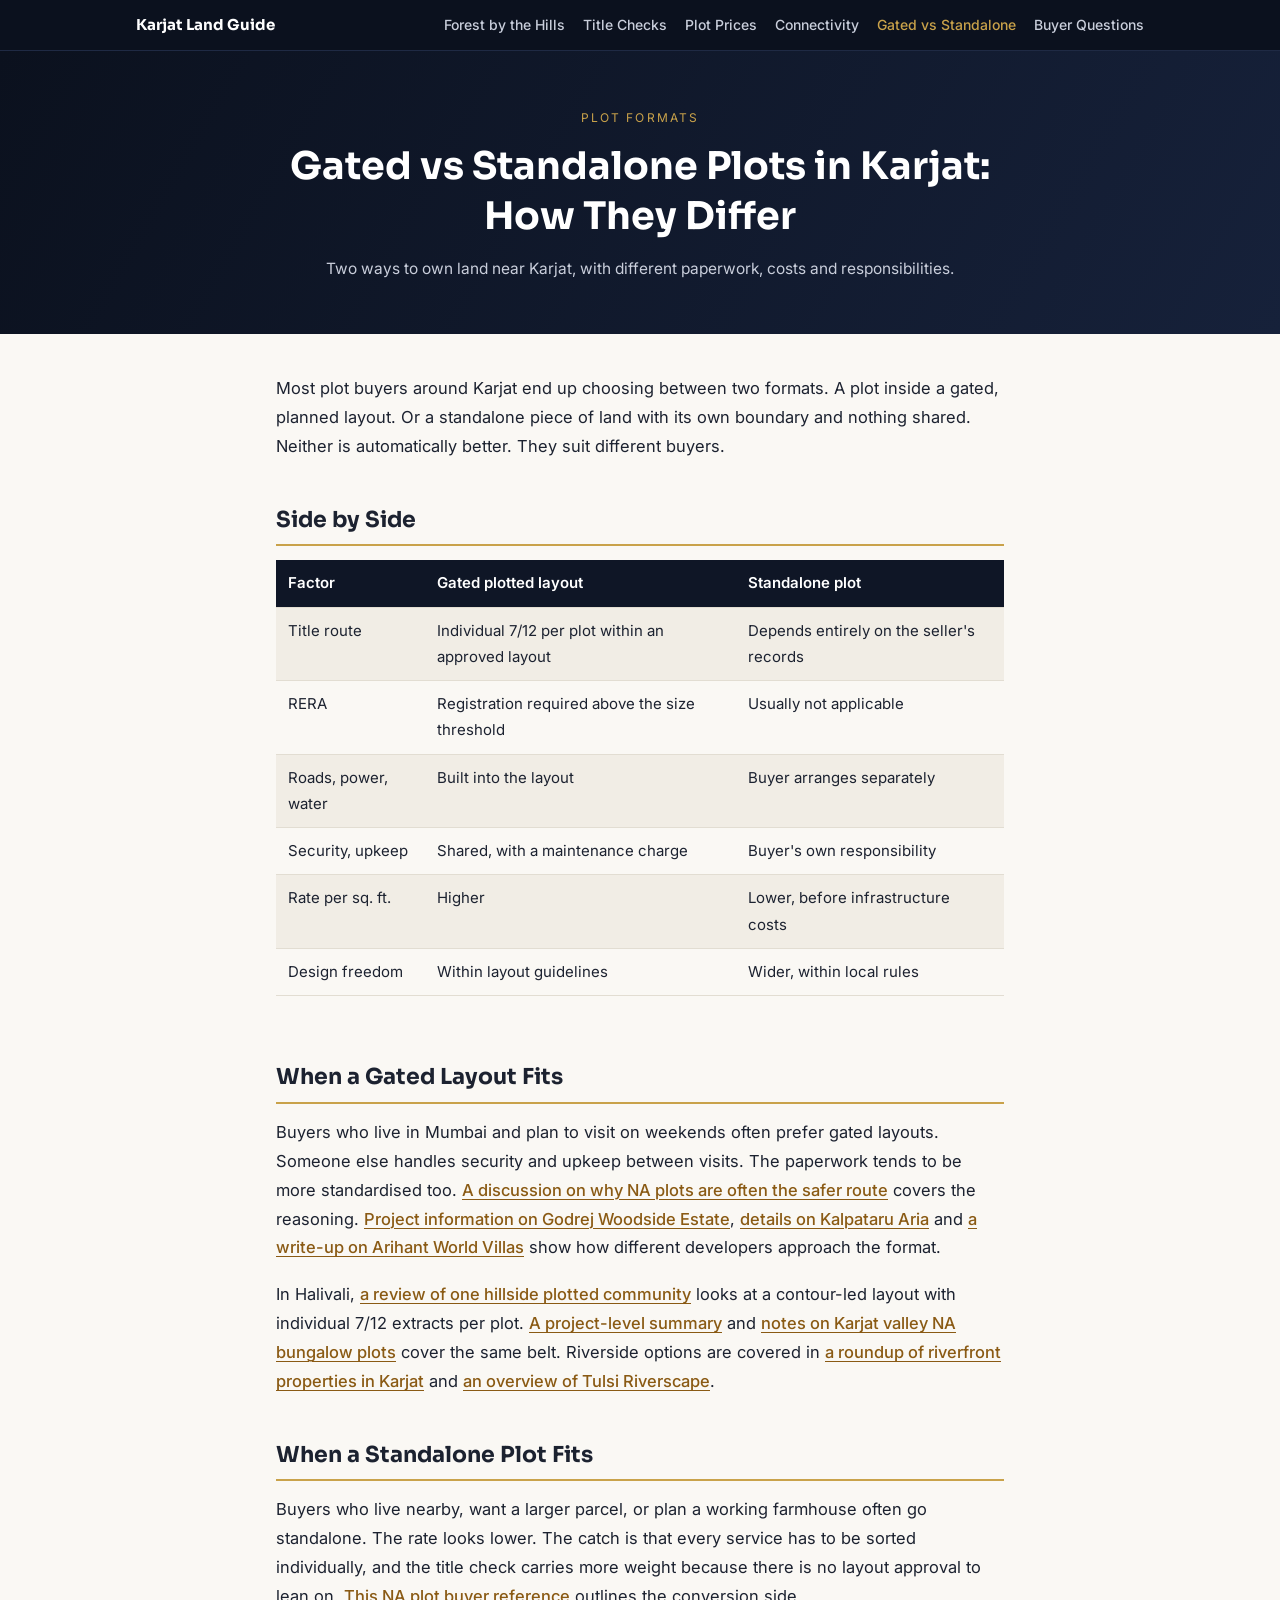
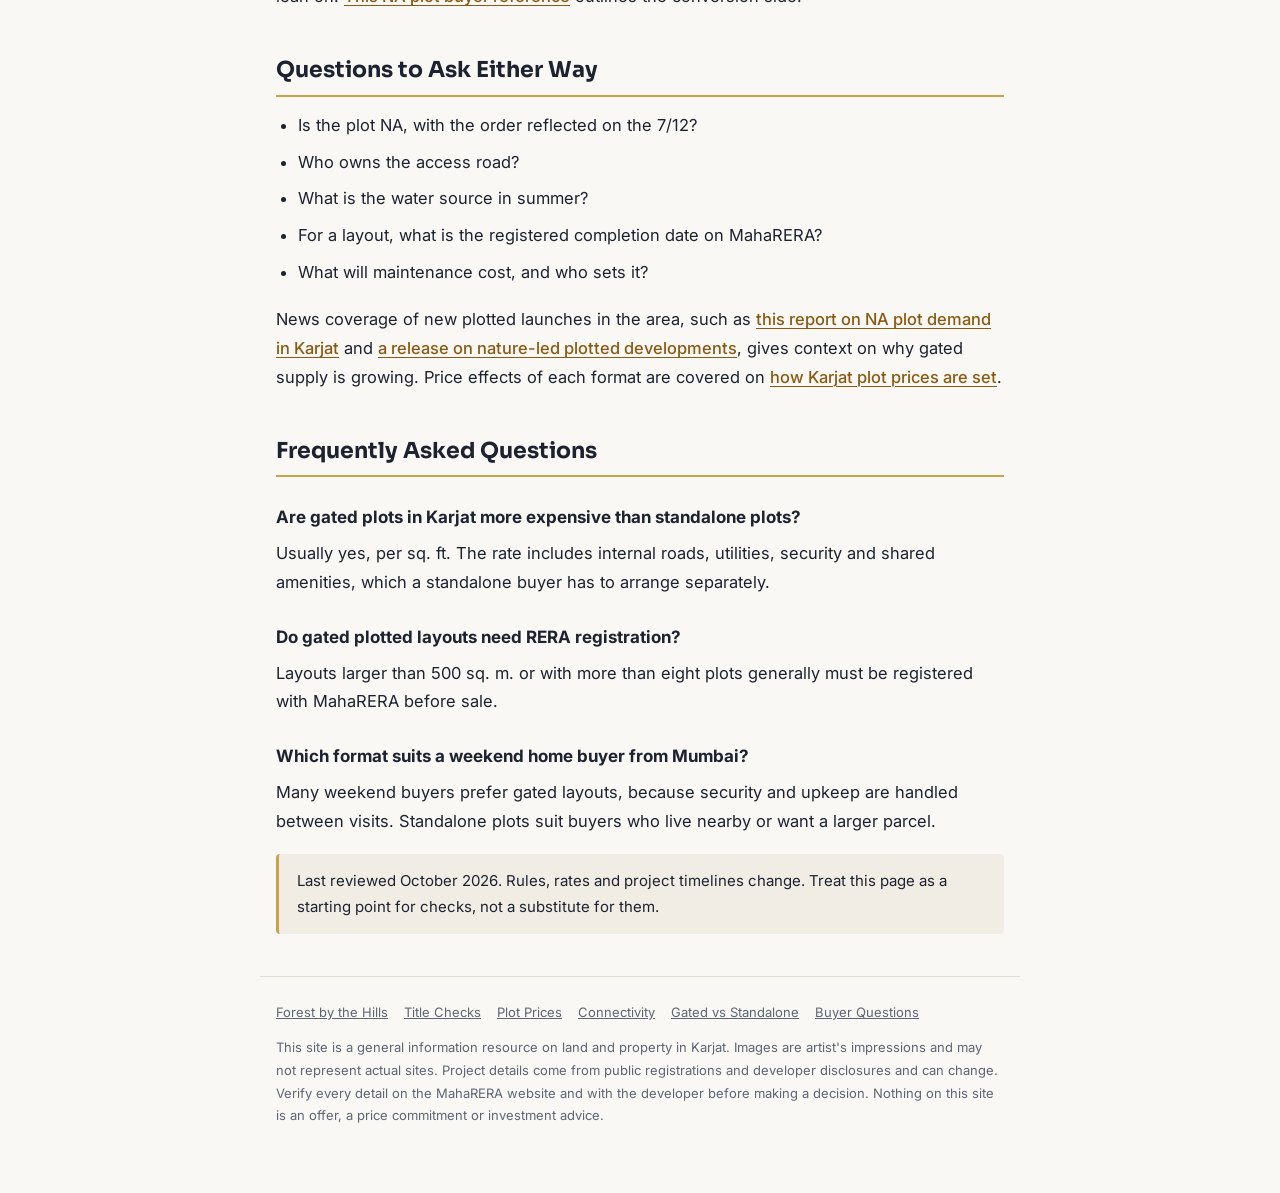
==== gated-vs-standalone-plots-karjat/index.html @ 65208621 "Add files via upload" ====
<!DOCTYPE html>
<html lang="en-IN">
<head>
<meta charset="UTF-8">
<meta name="viewport" content="width=device-width, initial-scale=1.0">
<title>Gated vs Standalone Plots in Karjat: A Buyer Comparison</title>
<meta name="description" content="Gated plotted layouts versus standalone NA plots in Karjat. Title route, infrastructure, upkeep, cost per sq. ft. plus which buyer each suits.">
<link rel="canonical" href="https://forest-by-the-hills.karjat.workers.dev/gated-vs-standalone-plots-karjat/">
<meta name="robots" content="index, follow">
<meta name="google-site-verification" content="dcf59cec43494e2b">
<meta property="og:type" content="article">
<meta property="og:title" content="Gated vs Standalone Plots in Karjat: A Buyer Comparison">
<meta property="og:description" content="Gated plotted layouts versus standalone NA plots in Karjat. Title route, infrastructure, upkeep, cost per sq. ft. plus which buyer each suits.">
<meta property="og:url" content="https://forest-by-the-hills.karjat.workers.dev/gated-vs-standalone-plots-karjat/">
<meta property="og:image" content="https://forest-by-the-hills.karjat.workers.dev/images/blubay-lagoon-hero.jpg">
<meta name="twitter:card" content="summary_large_image">
<link rel="preconnect" href="https://fonts.googleapis.com">
<link rel="preconnect" href="https://fonts.gstatic.com" crossorigin>
<link href="https://fonts.googleapis.com/css2?family=Inter:wght@400;500;600&family=Sora:wght@600;700&display=swap" rel="stylesheet">
<link rel="stylesheet" href="/assets/site.css">
<script type="application/ld+json">
{
  "@context": "https://schema.org",
  "@graph": [
    {
      "@type": "Article",
      "headline": "Gated vs Standalone Plots in Karjat: How They Differ",
      "description": "Gated plotted layouts versus standalone NA plots in Karjat. Title route, infrastructure, upkeep, cost per sq. ft. plus which buyer each suits.",
      "image": "https://forest-by-the-hills.karjat.workers.dev/images/blubay-lagoon-hero.jpg",
      "dateModified": "2026-10-14",
      "mainEntityOfPage": "https://forest-by-the-hills.karjat.workers.dev/gated-vs-standalone-plots-karjat/",
      "author": {
        "@type": "Organization",
        "name": "Karjat Land Guide"
      },
      "publisher": {
        "@type": "Organization",
        "name": "Karjat Land Guide"
      }
    },
    {
      "@type": "BreadcrumbList",
      "itemListElement": [
        {
          "@type": "ListItem",
          "position": 1,
          "name": "Karjat Land Guide",
          "item": "https://forest-by-the-hills.karjat.workers.dev/"
        },
        {
          "@type": "ListItem",
          "position": 2,
          "name": "Gated vs Standalone Plots",
          "item": "https://forest-by-the-hills.karjat.workers.dev/gated-vs-standalone-plots-karjat/"
        }
      ]
    },
    {
      "@type": "FAQPage",
      "mainEntity": [
        {
          "@type": "Question",
          "name": "Are gated plots in Karjat more expensive than standalone plots?",
          "acceptedAnswer": {
            "@type": "Answer",
            "text": "Usually yes, per sq. ft. The rate includes internal roads, utilities, security and shared amenities, which a standalone buyer has to arrange separately."
          }
        },
        {
          "@type": "Question",
          "name": "Do gated plotted layouts need RERA registration?",
          "acceptedAnswer": {
            "@type": "Answer",
            "text": "Layouts larger than 500 sq. m. or with more than eight plots generally must be registered with MahaRERA before sale."
          }
        },
        {
          "@type": "Question",
          "name": "Which format suits a weekend home buyer from Mumbai?",
          "acceptedAnswer": {
            "@type": "Answer",
            "text": "Many weekend buyers prefer gated layouts, because security and upkeep are handled between visits. Standalone plots suit buyers who live nearby or want a larger parcel."
          }
        }
      ]
    }
  ]
}
</script>
</head>
<body>

<nav class="topnav" aria-label="Main">
  <div class="wrap">
    <a class="brand" href="/">Karjat Land Guide</a>
    <a class="nav" href="/">Forest by the Hills</a>
    <a class="nav" href="/karjat-land-title-checks/">Title Checks</a>
    <a class="nav" href="/karjat-plot-prices/">Plot Prices</a>
    <a class="nav" href="/karjat-connectivity/">Connectivity</a>
    <a class="nav" href="/gated-vs-standalone-plots-karjat/" aria-current="page">Gated vs Standalone</a>
    <a class="nav" href="/karjat-buyer-questions/">Buyer Questions</a>
  </div>
</nav>

<header class="hero">
  <p class="kicker">Plot Formats</p>
  <h1>Gated vs Standalone Plots in Karjat: How They Differ</h1>
  <p class="sub">Two ways to own land near Karjat, with different paperwork, costs and responsibilities.</p>
</header>

<main>

  <p>Most plot buyers around Karjat end up choosing between two formats. A plot inside a gated, planned layout. Or a standalone piece of land with its own boundary and nothing shared. Neither is automatically better. They suit different buyers.</p>

  <h2>Side by Side</h2>

  <div class="table-wrap">
  <table>
    <tr><th>Factor</th><th>Gated plotted layout</th><th>Standalone plot</th></tr>
    <tr><td>Title route</td><td>Individual 7/12 per plot within an approved layout</td><td>Depends entirely on the seller's records</td></tr>
    <tr><td>RERA</td><td>Registration required above the size threshold</td><td>Usually not applicable</td></tr>
    <tr><td>Roads, power, water</td><td>Built into the layout</td><td>Buyer arranges separately</td></tr>
    <tr><td>Security, upkeep</td><td>Shared, with a maintenance charge</td><td>Buyer's own responsibility</td></tr>
    <tr><td>Rate per sq. ft.</td><td>Higher</td><td>Lower, before infrastructure costs</td></tr>
    <tr><td>Design freedom</td><td>Within layout guidelines</td><td>Wider, within local rules</td></tr>
  </table>
  </div>

  <h2>When a Gated Layout Fits</h2>

  <p>Buyers who live in Mumbai and plan to visit on weekends often prefer gated layouts. Someone else handles security and upkeep between visits. The paperwork tends to be more standardised too. <a href="https://qr.ae/pFvenN">A discussion on why NA plots are often the safer route</a> covers the reasoning. <a href="https://karjat.city/blog/godrej-woodside-estate-karjat-project-information/">Project information on Godrej Woodside Estate</a>, <a href="https://karjat.city/blog/kalpataru-aria-karjat-project-details/">details on Kalpataru Aria</a> and <a href="https://karjat.city/blog/arihant-world-villas-karjat-project-details/">a write-up on Arihant World Villas</a> show how different developers approach the format.</p>

  <p>In Halivali, <a href="https://karjat.city/blog/blubay-by-ora-land-karjat-review/">a review of one hillside plotted community</a> looks at a contour-led layout with individual 7/12 extracts per plot. <a href="https://blubay-karjat.neocities.org/">A project-level summary</a> and <a href="https://karjatvalleynabungalowplots.blogspot.com/">notes on Karjat valley NA bungalow plots</a> cover the same belt. Riverside options are covered in <a href="https://karjat.city/blog/best-riverfront-properties-for-sale-in-karjat/">a roundup of riverfront properties in Karjat</a> and <a href="https://karjat.city/blog/tulsi-riverscape-karjat-project-overview/">an overview of Tulsi Riverscape</a>.</p>

  <h2>When a Standalone Plot Fits</h2>

  <p>Buyers who live nearby, want a larger parcel, or plan a working farmhouse often go standalone. The rate looks lower. The catch is that every service has to be sorted individually, and the title check carries more weight because there is no layout approval to lean on. <a href="https://na-plots-in-karjat-blubay-by-ora-land-2.jimdosite.com/">This NA plot buyer reference</a> outlines the conversion side.</p>

  <h2>Questions to Ask Either Way</h2>

  <ul class="plain">
    <li>Is the plot NA, with the order reflected on the 7/12?</li>
    <li>Who owns the access road?</li>
    <li>What is the water source in summer?</li>
    <li>For a layout, what is the registered completion date on MahaRERA?</li>
    <li>What will maintenance cost, and who sets it?</li>
  </ul>

  <p>News coverage of new plotted launches in the area, such as <a href="https://www.openpr.com/news/4571599/ora-group-launches-premium-na-plots-in-karjat-amid-rising-demand">this report on NA plot demand in Karjat</a> and <a href="https://www.prlog.org/13157040-ora-group-launches-premium-na-plots-in-karjat-amid-rising-demand-for-nature-led-real-estate.html">a release on nature-led plotted developments</a>, gives context on why gated supply is growing. Price effects of each format are covered on <a href="/karjat-plot-prices/">how Karjat plot prices are set</a>.</p>

  <section class="faq">
    <h2>Frequently Asked Questions</h2>
    <h3>Are gated plots in Karjat more expensive than standalone plots?</h3>
    <p>Usually yes, per sq. ft. The rate includes internal roads, utilities, security and shared amenities, which a standalone buyer has to arrange separately.</p>
    <h3>Do gated plotted layouts need RERA registration?</h3>
    <p>Layouts larger than 500 sq. m. or with more than eight plots generally must be registered with MahaRERA before sale.</p>
    <h3>Which format suits a weekend home buyer from Mumbai?</h3>
    <p>Many weekend buyers prefer gated layouts, because security and upkeep are handled between visits. Standalone plots suit buyers who live nearby or want a larger parcel.</p>
  </section>

  <p class="note">Last reviewed October 2026. Rules, rates and project timelines change. Treat this page as a starting point for checks, not a substitute for them.</p>

</main>

<footer>
  <nav aria-label="Site pages">
    <a href="/">Forest by the Hills</a>
    <a href="/karjat-land-title-checks/">Title Checks</a>
    <a href="/karjat-plot-prices/">Plot Prices</a>
    <a href="/karjat-connectivity/">Connectivity</a>
    <a href="/gated-vs-standalone-plots-karjat/">Gated vs Standalone</a>
    <a href="/karjat-buyer-questions/">Buyer Questions</a>
  </nav>
  <p>This site is a general information resource on land and property in Karjat. Images are artist's impressions and may not represent actual sites. Project details come from public registrations and developer disclosures and can change. Verify every detail on the MahaRERA website and with the developer before making a decision. Nothing on this site is an offer, a price commitment or investment advice.</p>
</footer>

</body>
</html>
---- assets/site.css ----
:root {
  --ink: #1c2230;
  --muted: #5d6576;
  --bg: #faf8f4;
  --panel: #f1ede5;
  --line: #e2ddd2;
  --gold: #c9a24a;
  --link: #8a5a14;
  --link-hover: #5e3d0a;
}
* { box-sizing: border-box; }
body {
  margin: 0;
  background: var(--bg);
  color: var(--ink);
  font: 400 16.5px/1.75 "Inter", system-ui, sans-serif;
}
.topnav {
  background: #0b111e;
  border-bottom: 1px solid #1f2a44;
}
.topnav .wrap {
  max-width: 1040px;
  margin: 0 auto;
  padding: 12px 16px;
  display: flex;
  flex-wrap: wrap;
  gap: 6px 18px;
  align-items: center;
}
.topnav .brand {
  font-family: "Sora", sans-serif;
  font-weight: 700;
  color: #fff;
  text-decoration: none;
  margin-right: auto;
  font-size: 15px;
}
.topnav a.nav {
  color: #c9cedb;
  text-decoration: none;
  font-size: 14px;
  font-weight: 500;
}
.topnav a.nav:hover, .topnav a.nav[aria-current="page"] { color: var(--gold); }
header.hero {
  background: linear-gradient(120deg, #0b111e, #16213a);
  color: #fff;
  text-align: center;
  padding: 56px 16px 52px;
}
.kicker {
  color: var(--gold);
  font-size: 12px;
  letter-spacing: .18em;
  text-transform: uppercase;
  margin: 0 0 14px;
}
h1 {
  font-family: "Sora", sans-serif;
  font-size: clamp(26px, 4.4vw, 38px);
  line-height: 1.3;
  max-width: 780px;
  margin: 0 auto 14px;
}
.sub { color: #c9cedb; max-width: 640px; margin: 0 auto; font-size: 15.5px; }
main { max-width: 760px; margin: 0 auto; padding: 40px 16px 24px; }
h2 {
  font-family: "Sora", sans-serif;
  font-size: 22px;
  line-height: 1.35;
  margin: 44px 0 14px;
  padding-bottom: 10px;
  border-bottom: 2px solid var(--gold);
}
h3 { font-size: 17px; margin: 26px 0 6px; }
p { margin: 0 0 18px; }
main a {
  color: var(--link);
  text-decoration: underline;
  text-decoration-thickness: 1px;
  text-underline-offset: 3px;
  font-weight: 500;
}
main a:hover { color: var(--link-hover); text-decoration-thickness: 2px; }
figure { margin: 28px 0; }
figure img { width: 100%; height: auto; display: block; border-radius: 8px; }
figcaption { font-size: 13px; color: var(--muted); margin-top: 8px; }
ol.checklist, ul.plain { padding-left: 22px; margin: 0 0 18px; }
ol.checklist li, ul.plain li { margin-bottom: 8px; }
table { width: 100%; border-collapse: collapse; margin: 0 0 22px; font-size: 15px; }
th, td { text-align: left; padding: 10px 12px; border-bottom: 1px solid var(--line); vertical-align: top; }
th { background: #0f1626; color: #fff; font-weight: 600; }
tr:nth-child(even) td { background: var(--panel); }
.table-wrap { overflow-x: auto; }
.note {
  background: var(--panel);
  border-left: 3px solid var(--gold);
  padding: 14px 18px;
  border-radius: 4px;
  font-size: 15px;
}
footer {
  max-width: 760px;
  margin: 0 auto;
  padding: 24px 16px 48px;
  border-top: 1px solid var(--line);
  font-size: 13px;
  color: var(--muted);
}
footer nav { display: flex; flex-wrap: wrap; gap: 6px 16px; margin-bottom: 12px; }
footer nav a { color: var(--muted); }
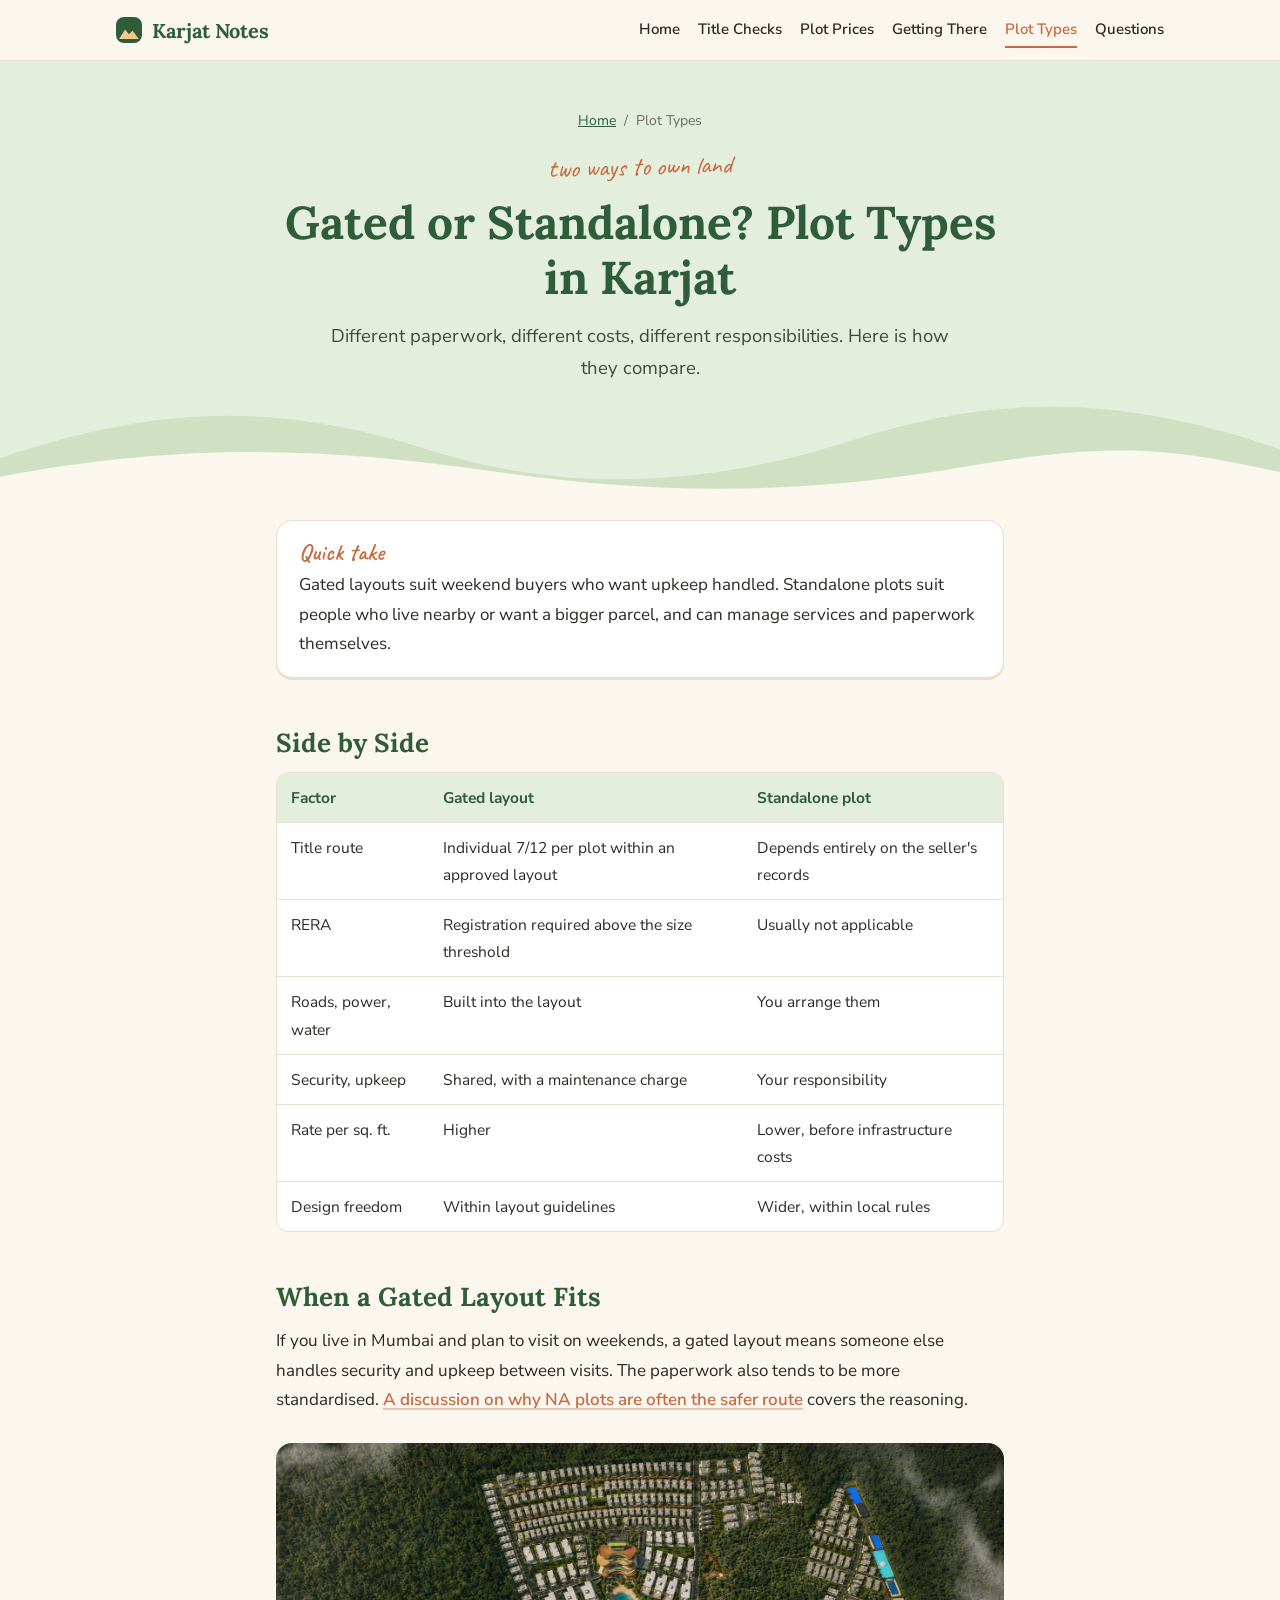
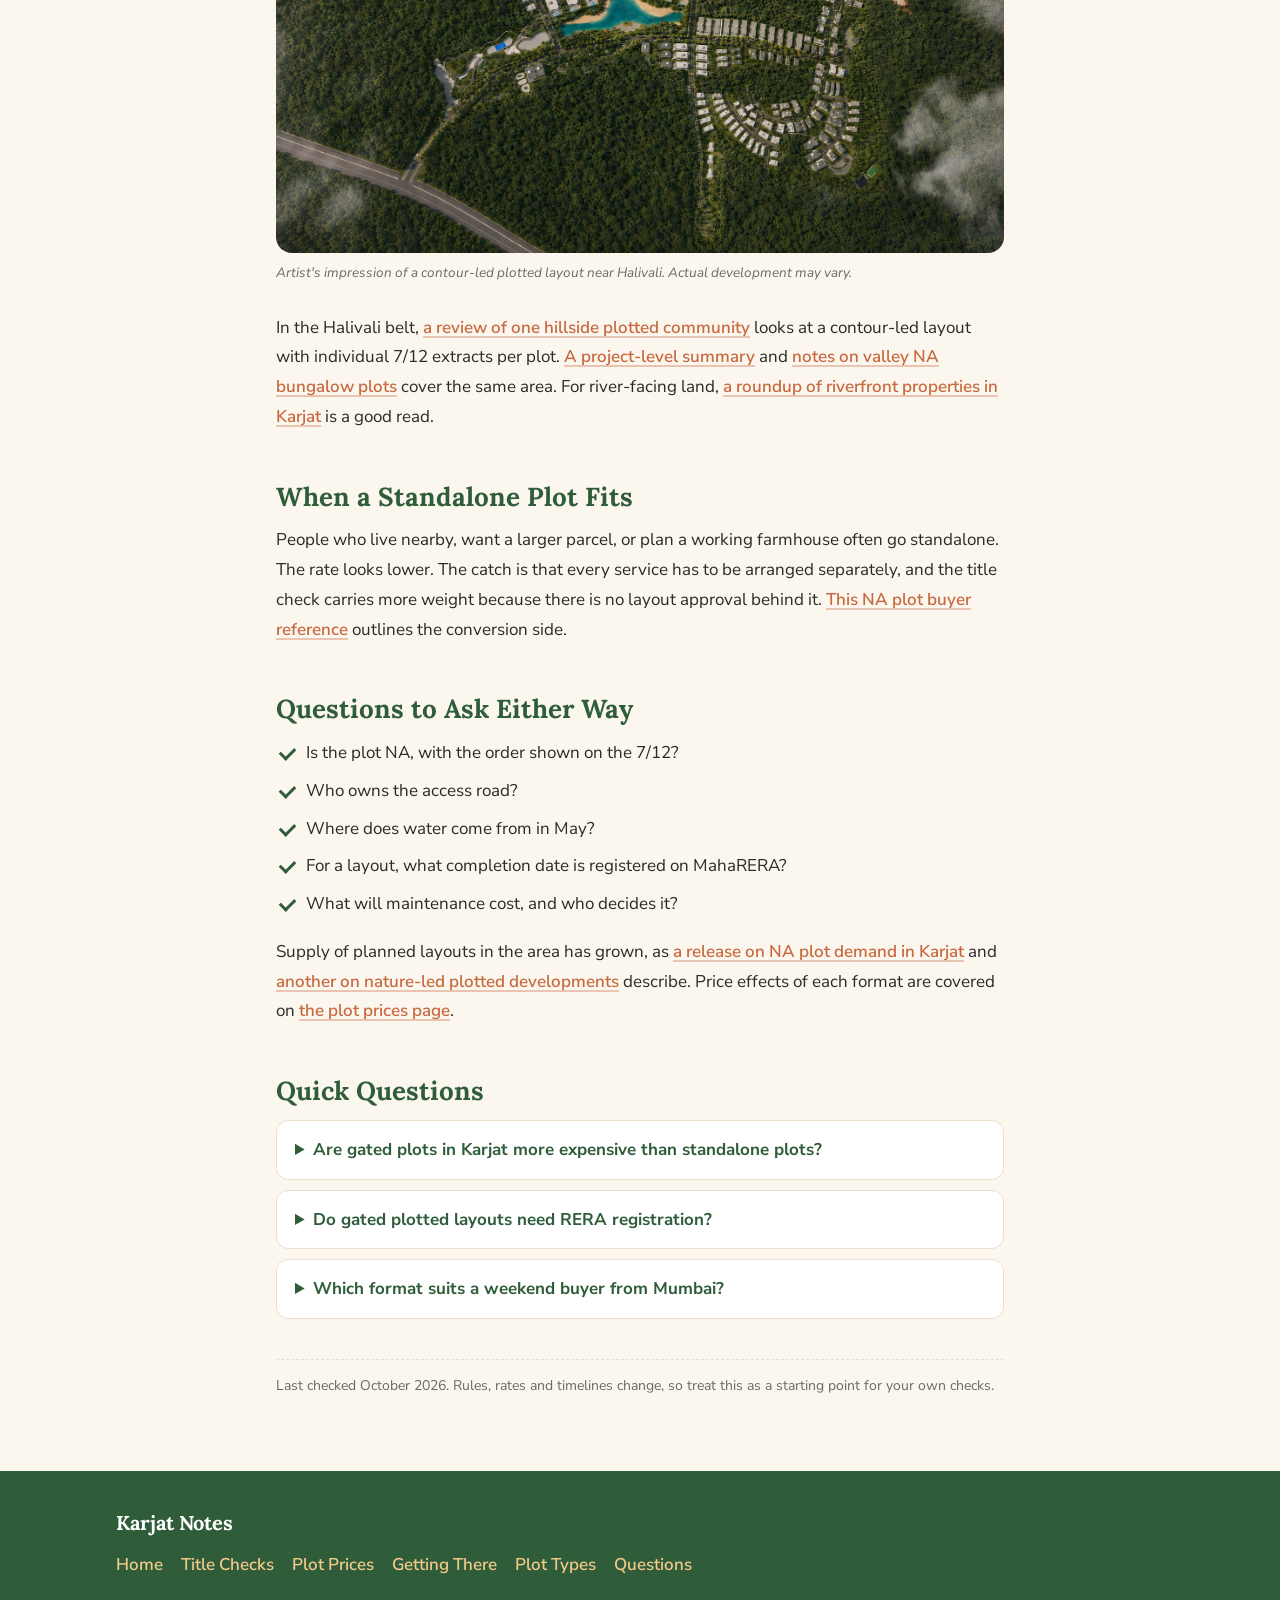
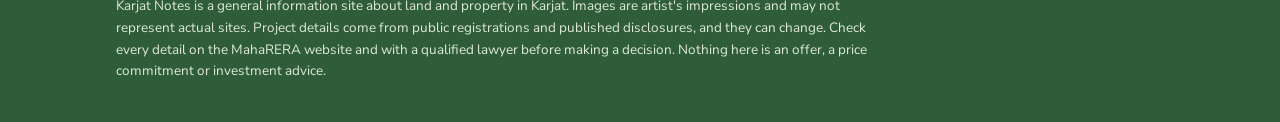
==== commit 4e5347f5: "Add files via upload" ====
--- a/gated-vs-standalone-plots-karjat/index.html
+++ b/gated-vs-standalone-plots-karjat/index.html
@@ -9,14 +9,17 @@
 <meta name="robots" content="index, follow">
 <meta name="google-site-verification" content="dcf59cec43494e2b">
 <meta property="og:type" content="article">
+<meta property="og:site_name" content="Karjat Notes">
 <meta property="og:title" content="Gated vs Standalone Plots in Karjat: A Buyer Comparison">
 <meta property="og:description" content="Gated plotted layouts versus standalone NA plots in Karjat. Title route, infrastructure, upkeep, cost per sq. ft. plus which buyer each suits.">
 <meta property="og:url" content="https://forest-by-the-hills.karjat.workers.dev/gated-vs-standalone-plots-karjat/">
 <meta property="og:image" content="https://forest-by-the-hills.karjat.workers.dev/images/blubay-lagoon-hero.jpg">
 <meta name="twitter:card" content="summary_large_image">
+<meta name="theme-color" content="#2f5d3a">
+<link rel="icon" href="data:image/svg+xml,%3Csvg xmlns='http://www.w3.org/2000/svg' viewBox='0 0 32 32'%3E%3Crect width='32' height='32' rx='8' fill='%232f5d3a'/%3E%3Cpath d='M4 24 L12 12 L17 19 L21 14 L28 24 Z' fill='%23f3c98b'/%3E%3C/svg%3E">
 <link rel="preconnect" href="https://fonts.googleapis.com">
 <link rel="preconnect" href="https://fonts.gstatic.com" crossorigin>
-<link href="https://fonts.googleapis.com/css2?family=Inter:wght@400;500;600&family=Sora:wght@600;700&display=swap" rel="stylesheet">
+<link href="https://fonts.googleapis.com/css2?family=Caveat:wght@600&family=Lora:wght@600;700&family=Nunito+Sans:wght@400;600;700&display=swap" rel="stylesheet">
 <link rel="stylesheet" href="/assets/site.css">
 <script type="application/ld+json">
 {
@@ -24,18 +27,18 @@
   "@graph": [
     {
       "@type": "Article",
-      "headline": "Gated vs Standalone Plots in Karjat: How They Differ",
+      "headline": "Gated or Standalone? Plot Types in Karjat",
       "description": "Gated plotted layouts versus standalone NA plots in Karjat. Title route, infrastructure, upkeep, cost per sq. ft. plus which buyer each suits.",
       "image": "https://forest-by-the-hills.karjat.workers.dev/images/blubay-lagoon-hero.jpg",
       "dateModified": "2026-10-14",
       "mainEntityOfPage": "https://forest-by-the-hills.karjat.workers.dev/gated-vs-standalone-plots-karjat/",
       "author": {
         "@type": "Organization",
-        "name": "Karjat Land Guide"
+        "name": "Karjat Notes"
       },
       "publisher": {
         "@type": "Organization",
-        "name": "Karjat Land Guide"
+        "name": "Karjat Notes"
       }
     },
     {
@@ -44,13 +47,13 @@
         {
           "@type": "ListItem",
           "position": 1,
-          "name": "Karjat Land Guide",
+          "name": "Karjat Notes",
           "item": "https://forest-by-the-hills.karjat.workers.dev/"
         },
         {
           "@type": "ListItem",
           "position": 2,
-          "name": "Gated vs Standalone Plots",
+          "name": "Plot Types",
           "item": "https://forest-by-the-hills.karjat.workers.dev/gated-vs-standalone-plots-karjat/"
         }
       ]
@@ -63,7 +66,7 @@
           "name": "Are gated plots in Karjat more expensive than standalone plots?",
           "acceptedAnswer": {
             "@type": "Answer",
-            "text": "Usually yes, per sq. ft. The rate includes internal roads, utilities, security and shared amenities, which a standalone buyer has to arrange separately."
+            "text": "Usually, per sq. ft. The rate includes internal roads, utilities, security and shared spaces, which a standalone buyer arranges separately."
           }
         },
         {
@@ -76,10 +79,10 @@
         },
         {
           "@type": "Question",
-          "name": "Which format suits a weekend home buyer from Mumbai?",
+          "name": "Which format suits a weekend buyer from Mumbai?",
           "acceptedAnswer": {
             "@type": "Answer",
-            "text": "Many weekend buyers prefer gated layouts, because security and upkeep are handled between visits. Standalone plots suit buyers who live nearby or want a larger parcel."
+            "text": "Many weekend buyers prefer gated layouts, since security and upkeep are handled between visits."
           }
         }
       ]
@@ -90,37 +93,46 @@
 </head>
 <body>
 
-<nav class="topnav" aria-label="Main">
+<header class="site-header">
   <div class="wrap">
-    <a class="brand" href="/">Karjat Land Guide</a>
-    <a class="nav" href="/">Forest by the Hills</a>
-    <a class="nav" href="/karjat-land-title-checks/">Title Checks</a>
-    <a class="nav" href="/karjat-plot-prices/">Plot Prices</a>
-    <a class="nav" href="/karjat-connectivity/">Connectivity</a>
-    <a class="nav" href="/gated-vs-standalone-plots-karjat/" aria-current="page">Gated vs Standalone</a>
-    <a class="nav" href="/karjat-buyer-questions/">Buyer Questions</a>
-  </div>
-</nav>
-
-<header class="hero">
-  <p class="kicker">Plot Formats</p>
-  <h1>Gated vs Standalone Plots in Karjat: How They Differ</h1>
-  <p class="sub">Two ways to own land near Karjat, with different paperwork, costs and responsibilities.</p>
+    <a class="logo" href="/"><span class="logo-mark" aria-hidden="true"></span>Karjat Notes</a>
+    <nav aria-label="Main">
+      <a href="/">Home</a>
+      <a href="/karjat-land-title-checks/">Title Checks</a>
+      <a href="/karjat-plot-prices/">Plot Prices</a>
+      <a href="/karjat-connectivity/">Getting There</a>
+      <a href="/gated-vs-standalone-plots-karjat/" aria-current="page">Plot Types</a>
+      <a href="/karjat-buyer-questions/">Questions</a>
+    </nav>
+  </div>
 </header>
 
-<main>
-
-  <p>Most plot buyers around Karjat end up choosing between two formats. A plot inside a gated, planned layout. Or a standalone piece of land with its own boundary and nothing shared. Neither is automatically better. They suit different buyers.</p>
+<section class="hero">
+  <div class="hero-inner">
+    <p class="crumbs"><a href="/">Home</a> <span>/</span> Plot Types</p>
+    <p class="scribble">two ways to own land</p>
+    <h1>Gated or Standalone? Plot Types in Karjat</h1>
+    <p class="lede">Different paperwork, different costs, different responsibilities. Here is how they compare.</p>
+  </div>
+  <svg class="hills" viewBox="0 0 1440 120" preserveAspectRatio="none" aria-hidden="true">
+    <path d="M0 80 C 180 20, 320 20, 480 70 S 800 110, 960 60 S 1260 10, 1440 70 L1440 120 L0 120 Z" fill="#cfe0c3"/>
+    <path d="M0 100 C 220 60, 380 70, 560 95 S 900 120, 1080 90 S 1320 70, 1440 95 L1440 120 L0 120 Z" fill="#fbf6ee"/>
+  </svg>
+</section>
+
+<main class="article">
+
+  <div class="quick"><strong>Quick take</strong><p>Gated layouts suit weekend buyers who want upkeep handled. Standalone plots suit people who live nearby or want a bigger parcel, and can manage services and paperwork themselves.</p></div>
 
   <h2>Side by Side</h2>
 
   <div class="table-wrap">
   <table>
-    <tr><th>Factor</th><th>Gated plotted layout</th><th>Standalone plot</th></tr>
+    <tr><th>Factor</th><th>Gated layout</th><th>Standalone plot</th></tr>
     <tr><td>Title route</td><td>Individual 7/12 per plot within an approved layout</td><td>Depends entirely on the seller's records</td></tr>
     <tr><td>RERA</td><td>Registration required above the size threshold</td><td>Usually not applicable</td></tr>
-    <tr><td>Roads, power, water</td><td>Built into the layout</td><td>Buyer arranges separately</td></tr>
-    <tr><td>Security, upkeep</td><td>Shared, with a maintenance charge</td><td>Buyer's own responsibility</td></tr>
+    <tr><td>Roads, power, water</td><td>Built into the layout</td><td>You arrange them</td></tr>
+    <tr><td>Security, upkeep</td><td>Shared, with a maintenance charge</td><td>Your responsibility</td></tr>
     <tr><td>Rate per sq. ft.</td><td>Higher</td><td>Lower, before infrastructure costs</td></tr>
     <tr><td>Design freedom</td><td>Within layout guidelines</td><td>Wider, within local rules</td></tr>
   </table>
@@ -128,50 +140,63 @@
 
   <h2>When a Gated Layout Fits</h2>
 
-  <p>Buyers who live in Mumbai and plan to visit on weekends often prefer gated layouts. Someone else handles security and upkeep between visits. The paperwork tends to be more standardised too. <a href="https://qr.ae/pFvenN">A discussion on why NA plots are often the safer route</a> covers the reasoning. <a href="https://karjat.city/blog/godrej-woodside-estate-karjat-project-information/">Project information on Godrej Woodside Estate</a>, <a href="https://karjat.city/blog/kalpataru-aria-karjat-project-details/">details on Kalpataru Aria</a> and <a href="https://karjat.city/blog/arihant-world-villas-karjat-project-details/">a write-up on Arihant World Villas</a> show how different developers approach the format.</p>
-
-  <p>In Halivali, <a href="https://karjat.city/blog/blubay-by-ora-land-karjat-review/">a review of one hillside plotted community</a> looks at a contour-led layout with individual 7/12 extracts per plot. <a href="https://blubay-karjat.neocities.org/">A project-level summary</a> and <a href="https://karjatvalleynabungalowplots.blogspot.com/">notes on Karjat valley NA bungalow plots</a> cover the same belt. Riverside options are covered in <a href="https://karjat.city/blog/best-riverfront-properties-for-sale-in-karjat/">a roundup of riverfront properties in Karjat</a> and <a href="https://karjat.city/blog/tulsi-riverscape-karjat-project-overview/">an overview of Tulsi Riverscape</a>.</p>
+  <p>If you live in Mumbai and plan to visit on weekends, a gated layout means someone else handles security and upkeep between visits. The paperwork also tends to be more standardised. <a href="https://qr.ae/pFvenN">A discussion on why NA plots are often the safer route</a> covers the reasoning.</p>
+
+  <figure>
+    <img src="/images/blubay-valley-plot.jpg" alt="Artist's impression aerial view of a gated plotted layout following the hill contours near Karjat" width="1200" height="675" loading="lazy">
+    <figcaption>Artist's impression of a contour-led plotted layout near Halivali. Actual development may vary.</figcaption>
+  </figure>
+
+  <p>In the Halivali belt, <a href="https://karjat.city/blog/blubay-by-ora-land-karjat-review/">a review of one hillside plotted community</a> looks at a contour-led layout with individual 7/12 extracts per plot. <a href="https://blubay-karjat.neocities.org/">A project-level summary</a> and <a href="https://karjatvalleynabungalowplots.blogspot.com/">notes on valley NA bungalow plots</a> cover the same area. For river-facing land, <a href="https://karjat.city/blog/best-riverfront-properties-for-sale-in-karjat/">a roundup of riverfront properties in Karjat</a> is a good read.</p>
 
   <h2>When a Standalone Plot Fits</h2>
 
-  <p>Buyers who live nearby, want a larger parcel, or plan a working farmhouse often go standalone. The rate looks lower. The catch is that every service has to be sorted individually, and the title check carries more weight because there is no layout approval to lean on. <a href="https://na-plots-in-karjat-blubay-by-ora-land-2.jimdosite.com/">This NA plot buyer reference</a> outlines the conversion side.</p>
+  <p>People who live nearby, want a larger parcel, or plan a working farmhouse often go standalone. The rate looks lower. The catch is that every service has to be arranged separately, and the title check carries more weight because there is no layout approval behind it. <a href="https://na-plots-in-karjat-blubay-by-ora-land-2.jimdosite.com/">This NA plot buyer reference</a> outlines the conversion side.</p>
 
   <h2>Questions to Ask Either Way</h2>
 
-  <ul class="plain">
-    <li>Is the plot NA, with the order reflected on the 7/12?</li>
+  <ul class="ticks">
+    <li>Is the plot NA, with the order shown on the 7/12?</li>
     <li>Who owns the access road?</li>
-    <li>What is the water source in summer?</li>
-    <li>For a layout, what is the registered completion date on MahaRERA?</li>
-    <li>What will maintenance cost, and who sets it?</li>
+    <li>Where does water come from in May?</li>
+    <li>For a layout, what completion date is registered on MahaRERA?</li>
+    <li>What will maintenance cost, and who decides it?</li>
   </ul>
 
-  <p>News coverage of new plotted launches in the area, such as <a href="https://www.openpr.com/news/4571599/ora-group-launches-premium-na-plots-in-karjat-amid-rising-demand">this report on NA plot demand in Karjat</a> and <a href="https://www.prlog.org/13157040-ora-group-launches-premium-na-plots-in-karjat-amid-rising-demand-for-nature-led-real-estate.html">a release on nature-led plotted developments</a>, gives context on why gated supply is growing. Price effects of each format are covered on <a href="/karjat-plot-prices/">how Karjat plot prices are set</a>.</p>
+  <p>Supply of planned layouts in the area has grown, as <a href="https://www.openpr.com/news/4571599/ora-group-launches-premium-na-plots-in-karjat-amid-rising-demand">a release on NA plot demand in Karjat</a> and <a href="https://www.prlog.org/13157040-ora-group-launches-premium-na-plots-in-karjat-amid-rising-demand-for-nature-led-real-estate.html">another on nature-led plotted developments</a> describe. Price effects of each format are covered on <a href="/karjat-plot-prices/">the plot prices page</a>.</p>
 
   <section class="faq">
-    <h2>Frequently Asked Questions</h2>
-    <h3>Are gated plots in Karjat more expensive than standalone plots?</h3>
-    <p>Usually yes, per sq. ft. The rate includes internal roads, utilities, security and shared amenities, which a standalone buyer has to arrange separately.</p>
-    <h3>Do gated plotted layouts need RERA registration?</h3>
-    <p>Layouts larger than 500 sq. m. or with more than eight plots generally must be registered with MahaRERA before sale.</p>
-    <h3>Which format suits a weekend home buyer from Mumbai?</h3>
-    <p>Many weekend buyers prefer gated layouts, because security and upkeep are handled between visits. Standalone plots suit buyers who live nearby or want a larger parcel.</p>
+    <h2>Quick Questions</h2>
+    <details>
+      <summary>Are gated plots in Karjat more expensive than standalone plots?</summary>
+      <p>Usually, per sq. ft. The rate includes internal roads, utilities, security and shared spaces, which a standalone buyer arranges separately.</p>
+    </details>
+    <details>
+      <summary>Do gated plotted layouts need RERA registration?</summary>
+      <p>Layouts larger than 500 sq. m. or with more than eight plots generally must be registered with MahaRERA before sale.</p>
+    </details>
+    <details>
+      <summary>Which format suits a weekend buyer from Mumbai?</summary>
+      <p>Many weekend buyers prefer gated layouts, since security and upkeep are handled between visits.</p>
+    </details>
   </section>
 
-  <p class="note">Last reviewed October 2026. Rules, rates and project timelines change. Treat this page as a starting point for checks, not a substitute for them.</p>
-
+  <p class="updated">Last checked October 2026. Rules, rates and timelines change, so treat this as a starting point for your own checks.</p>
 </main>
 
-<footer>
-  <nav aria-label="Site pages">
-    <a href="/">Forest by the Hills</a>
-    <a href="/karjat-land-title-checks/">Title Checks</a>
-    <a href="/karjat-plot-prices/">Plot Prices</a>
-    <a href="/karjat-connectivity/">Connectivity</a>
-    <a href="/gated-vs-standalone-plots-karjat/">Gated vs Standalone</a>
-    <a href="/karjat-buyer-questions/">Buyer Questions</a>
-  </nav>
-  <p>This site is a general information resource on land and property in Karjat. Images are artist's impressions and may not represent actual sites. Project details come from public registrations and developer disclosures and can change. Verify every detail on the MahaRERA website and with the developer before making a decision. Nothing on this site is an offer, a price commitment or investment advice.</p>
+<footer class="site-footer">
+  <div class="wrap">
+    <p class="foot-logo">Karjat Notes</p>
+    <nav aria-label="Site pages">
+      <a href="/">Home</a>
+      <a href="/karjat-land-title-checks/">Title Checks</a>
+      <a href="/karjat-plot-prices/">Plot Prices</a>
+      <a href="/karjat-connectivity/">Getting There</a>
+      <a href="/gated-vs-standalone-plots-karjat/">Plot Types</a>
+      <a href="/karjat-buyer-questions/">Questions</a>
+    </nav>
+    <p class="small">Karjat Notes is a general information site about land and property in Karjat. Images are artist's impressions and may not represent actual sites. Project details come from public registrations and published disclosures, and they can change. Check every detail on the MahaRERA website and with a qualified lawyer before making a decision. Nothing here is an offer, a price commitment or investment advice.</p>
+  </div>
 </footer>
 
 </body>
--- a/assets/site.css
+++ b/assets/site.css
@@ -1,112 +1,183 @@
 :root {
-  --ink: #1c2230;
-  --muted: #5d6576;
-  --bg: #faf8f4;
-  --panel: #f1ede5;
-  --line: #e2ddd2;
-  --gold: #c9a24a;
-  --link: #8a5a14;
-  --link-hover: #5e3d0a;
+  --cream: #fbf6ee;
+  --paper: #ffffff;
+  --ink: #2a2a26;
+  --muted: #6b6a62;
+  --leaf: #2f5d3a;
+  --leaf-soft: #e4eedd;
+  --clay: #c8693f;
+  --clay-soft: #fbe7dc;
+  --sun: #f3c98b;
+  --line: #eadfce;
+  --radius: 16px;
 }
 * { box-sizing: border-box; }
+html { scroll-behavior: smooth; }
 body {
   margin: 0;
-  background: var(--bg);
+  background: var(--cream);
   color: var(--ink);
-  font: 400 16.5px/1.75 "Inter", system-ui, sans-serif;
+  font: 400 17px/1.75 "Nunito Sans", system-ui, sans-serif;
 }
-.topnav {
-  background: #0b111e;
-  border-bottom: 1px solid #1f2a44;
+img { max-width: 100%; }
+.wrap { max-width: 1080px; margin: 0 auto; padding: 0 16px; }
+
+/* header */
+.site-header {
+  background: var(--cream);
+  border-bottom: 1px solid var(--line);
+  position: sticky; top: 0; z-index: 10;
 }
-.topnav .wrap {
-  max-width: 1040px;
-  margin: 0 auto;
-  padding: 12px 16px;
-  display: flex;
-  flex-wrap: wrap;
-  gap: 6px 18px;
-  align-items: center;
+.site-header .wrap {
+  display: flex; flex-wrap: wrap; align-items: center; gap: 8px 22px;
+  padding-top: 12px; padding-bottom: 12px;
 }
-.topnav .brand {
-  font-family: "Sora", sans-serif;
-  font-weight: 700;
-  color: #fff;
-  text-decoration: none;
-  margin-right: auto;
-  font-size: 15px;
+.logo {
+  font-family: "Lora", serif; font-weight: 700; font-size: 20px;
+  color: var(--leaf); text-decoration: none; margin-right: auto;
+  display: inline-flex; align-items: center; gap: 10px;
 }
-.topnav a.nav {
-  color: #c9cedb;
-  text-decoration: none;
-  font-size: 14px;
-  font-weight: 500;
+.logo-mark {
+  width: 26px; height: 26px; border-radius: 8px; background: var(--leaf);
+  position: relative; overflow: hidden; display: inline-block;
 }
-.topnav a.nav:hover, .topnav a.nav[aria-current="page"] { color: var(--gold); }
-header.hero {
-  background: linear-gradient(120deg, #0b111e, #16213a);
-  color: #fff;
+.logo-mark::after {
+  content: ""; position: absolute; left: 3px; right: 3px; bottom: 4px; height: 12px;
+  background: var(--sun); clip-path: polygon(0 100%, 30% 20%, 50% 60%, 68% 30%, 100% 100%);
+}
+.site-header nav { display: flex; flex-wrap: wrap; gap: 4px 18px; }
+.site-header nav a {
+  color: var(--ink); text-decoration: none; font-weight: 600; font-size: 15px;
+  padding: 4px 0; border-bottom: 2px solid transparent;
+}
+.site-header nav a:hover, .site-header nav a[aria-current="page"] { color: var(--clay); border-color: var(--clay); }
+
+/* hero */
+.hero {
+  background: var(--leaf-soft);
+  position: relative;
+  padding: 48px 16px 110px;
   text-align: center;
-  padding: 56px 16px 52px;
 }
-.kicker {
-  color: var(--gold);
-  font-size: 12px;
-  letter-spacing: .18em;
-  text-transform: uppercase;
-  margin: 0 0 14px;
+.hero-home { padding-top: 64px; padding-bottom: 130px; }
+.hero-inner { max-width: 760px; margin: 0 auto; position: relative; z-index: 1; }
+.hills { position: absolute; left: 0; right: 0; bottom: -1px; width: 100%; height: 110px; display: block; }
+.scribble {
+  font-family: "Caveat", cursive; font-size: 26px; color: var(--clay);
+  margin: 0 0 6px; transform: rotate(-1.5deg);
 }
 h1 {
-  font-family: "Sora", sans-serif;
-  font-size: clamp(26px, 4.4vw, 38px);
-  line-height: 1.3;
-  max-width: 780px;
-  margin: 0 auto 14px;
+  font-family: "Lora", serif; font-weight: 700; color: var(--leaf);
+  font-size: clamp(30px, 5vw, 46px); line-height: 1.2; margin: 0 0 14px;
 }
-.sub { color: #c9cedb; max-width: 640px; margin: 0 auto; font-size: 15.5px; }
-main { max-width: 760px; margin: 0 auto; padding: 40px 16px 24px; }
+.lede { font-size: 18.5px; color: #3f4a3c; margin: 0 auto; max-width: 620px; }
+.crumbs { font-size: 14px; color: var(--muted); margin: 0 0 10px; }
+.crumbs a { color: var(--leaf); }
+.crumbs span { margin: 0 4px; }
+.hero-cta { margin: 26px 0 0; display: flex; gap: 10px; justify-content: center; flex-wrap: wrap; }
+.btn {
+  display: inline-block; background: var(--leaf); color: #fff; text-decoration: none;
+  font-weight: 700; padding: 12px 20px; border-radius: 999px; font-size: 15.5px;
+}
+.btn:hover { background: #244a2d; }
+.btn-ghost { background: transparent; color: var(--leaf); border: 2px solid var(--leaf); }
+.btn-ghost:hover { background: var(--leaf); color: #fff; }
+
+/* content */
+main { max-width: 760px; margin: 0 auto; padding: 18px 16px 24px; }
+main.home { max-width: 1080px; }
+main.home > .narrow, main.home > .faq, main.home > .updated { max-width: 760px; margin-left: auto; margin-right: auto; }
 h2 {
-  font-family: "Sora", sans-serif;
-  font-size: 22px;
-  line-height: 1.35;
-  margin: 44px 0 14px;
-  padding-bottom: 10px;
-  border-bottom: 2px solid var(--gold);
+  font-family: "Lora", serif; font-weight: 700; color: var(--leaf);
+  font-size: 26px; line-height: 1.3; margin: 48px 0 12px;
 }
-h3 { font-size: 17px; margin: 26px 0 6px; }
+h3 { font-family: "Lora", serif; font-size: 19px; margin: 24px 0 6px; color: var(--ink); }
 p { margin: 0 0 18px; }
 main a {
-  color: var(--link);
-  text-decoration: underline;
-  text-decoration-thickness: 1px;
-  text-underline-offset: 3px;
-  font-weight: 500;
+  color: var(--clay); font-weight: 600; text-decoration: underline;
+  text-decoration-color: rgba(200,105,63,.35); text-decoration-thickness: 2px; text-underline-offset: 3px;
 }
-main a:hover { color: var(--link-hover); text-decoration-thickness: 2px; }
+main a:hover { text-decoration-color: var(--clay); }
+main a.btn { color: #fff; text-decoration: none; }
+main a.btn-ghost { color: var(--leaf); }
+
+.quick {
+  background: var(--paper); border: 1px solid var(--line); border-radius: var(--radius);
+  padding: 18px 22px; margin: 8px 0 26px; box-shadow: 0 2px 0 var(--line);
+}
+.quick strong { font-family: "Caveat", cursive; font-size: 24px; color: var(--clay); font-weight: 600; display: block; line-height: 1.1; margin-bottom: 4px; }
+.quick p:last-child { margin-bottom: 0; }
+
+.facts {
+  display: grid; grid-template-columns: repeat(auto-fit, minmax(220px, 1fr));
+  gap: 14px; margin: -60px 0 10px; position: relative; z-index: 2;
+}
+.fact {
+  background: var(--paper); border-radius: var(--radius); padding: 18px 20px;
+  border: 1px solid var(--line); box-shadow: 0 6px 18px rgba(47,93,58,.08);
+}
+.fact .label { font-size: 13px; text-transform: uppercase; letter-spacing: .08em; color: var(--muted); font-weight: 700; }
+.fact .value { font-family: "Lora", serif; font-size: 18px; color: var(--leaf); font-weight: 700; line-height: 1.35; margin-top: 4px; }
+.fact.warn { background: var(--clay-soft); border-color: #f1cdb8; }
+.fact.warn .value { color: #9a4724; }
+
+.cards {
+  display: grid; grid-template-columns: repeat(auto-fit, minmax(180px, 1fr));
+  gap: 14px; margin: 10px 0 8px;
+}
+.card {
+  display: block; background: var(--paper); border: 1px solid var(--line); border-radius: var(--radius);
+  padding: 22px; text-decoration: none; color: var(--ink); transition: transform .15s, box-shadow .15s;
+}
+main a.card { color: var(--ink); text-decoration: none; font-weight: 400; }
+.card:hover { transform: translateY(-3px); box-shadow: 0 10px 22px rgba(47,93,58,.12); }
+.card .tag { font-family: "Caveat", cursive; color: var(--clay); font-size: 22px; line-height: 1; }
+.card h3 { margin: 6px 0 6px; color: var(--leaf); }
+.card p { margin: 0; color: var(--muted); font-size: 15.5px; }
+
+.steps { counter-reset: s; list-style: none; padding: 0; margin: 10px 0 18px; }
+.steps li {
+  counter-increment: s; position: relative; padding: 4px 0 14px 54px; border-left: 2px dashed var(--line); margin-left: 18px;
+}
+.steps li::before {
+  content: counter(s); position: absolute; left: -19px; top: 0;
+  width: 36px; height: 36px; border-radius: 50%; background: var(--leaf); color: #fff;
+  font-weight: 700; display: grid; place-items: center;
+}
+.steps li:last-child { border-left-color: transparent; }
+
+ul.ticks, ol.ticks { padding-left: 0; list-style: none; margin: 0 0 18px; }
+ul.ticks li, ol.ticks li { padding-left: 30px; position: relative; margin-bottom: 8px; }
+ul.ticks li::before, ol.ticks li::before {
+  content: ""; position: absolute; left: 4px; top: 9px; width: 12px; height: 7px;
+  border-left: 3px solid var(--leaf); border-bottom: 3px solid var(--leaf); transform: rotate(-45deg);
+}
+
 figure { margin: 28px 0; }
-figure img { width: 100%; height: auto; display: block; border-radius: 8px; }
-figcaption { font-size: 13px; color: var(--muted); margin-top: 8px; }
-ol.checklist, ul.plain { padding-left: 22px; margin: 0 0 18px; }
-ol.checklist li, ul.plain li { margin-bottom: 8px; }
-table { width: 100%; border-collapse: collapse; margin: 0 0 22px; font-size: 15px; }
-th, td { text-align: left; padding: 10px 12px; border-bottom: 1px solid var(--line); vertical-align: top; }
-th { background: #0f1626; color: #fff; font-weight: 600; }
-tr:nth-child(even) td { background: var(--panel); }
-.table-wrap { overflow-x: auto; }
-.note {
-  background: var(--panel);
-  border-left: 3px solid var(--gold);
-  padding: 14px 18px;
-  border-radius: 4px;
-  font-size: 15px;
+figure img { width: 100%; height: auto; display: block; border-radius: var(--radius); }
+figcaption { font-size: 13.5px; color: var(--muted); margin-top: 8px; font-style: italic; }
+
+.table-wrap { overflow-x: auto; margin: 0 0 22px; border-radius: 12px; border: 1px solid var(--line); background: var(--paper); }
+table { width: 100%; border-collapse: collapse; font-size: 15.5px; }
+th, td { text-align: left; padding: 11px 14px; border-bottom: 1px solid var(--line); vertical-align: top; }
+th { background: var(--leaf-soft); color: var(--leaf); font-weight: 700; }
+tr:last-child td { border-bottom: 0; }
+
+.split { display: grid; grid-template-columns: 1.1fr 1fr; gap: 28px; align-items: center; margin: 10px 0; }
+.split figure { margin: 0; }
+@media (max-width: 760px) { .split { grid-template-columns: 1fr; } .facts { margin-top: -50px; } }
+
+.faq details {
+  background: var(--paper); border: 1px solid var(--line); border-radius: 12px;
+  padding: 14px 18px; margin-bottom: 10px;
 }
-footer {
-  max-width: 760px;
-  margin: 0 auto;
-  padding: 24px 16px 48px;
-  border-top: 1px solid var(--line);
-  font-size: 13px;
-  color: var(--muted);
-}
-footer nav { display: flex; flex-wrap: wrap; gap: 6px 16px; margin-bottom: 12px; }
-footer nav a { color: var(--muted); }
+.faq summary { cursor: pointer; font-weight: 700; color: var(--leaf); }
+.faq details p { margin: 10px 0 0; }
+
+.updated { font-size: 14px; color: var(--muted); border-top: 1px dashed var(--line); padding-top: 14px; margin-top: 40px; }
+
+.site-footer { background: var(--leaf); color: #dfe9d8; margin-top: 30px; padding: 34px 0 40px; }
+.foot-logo { font-family: "Lora", serif; font-weight: 700; font-size: 20px; color: #fff; margin: 0 0 10px; }
+.site-footer nav { display: flex; flex-wrap: wrap; gap: 6px 18px; margin-bottom: 16px; }
+.site-footer nav a { color: var(--sun); text-decoration: none; font-weight: 600; }
+.site-footer .small { font-size: 13.5px; line-height: 1.6; max-width: 760px; margin: 0; }
